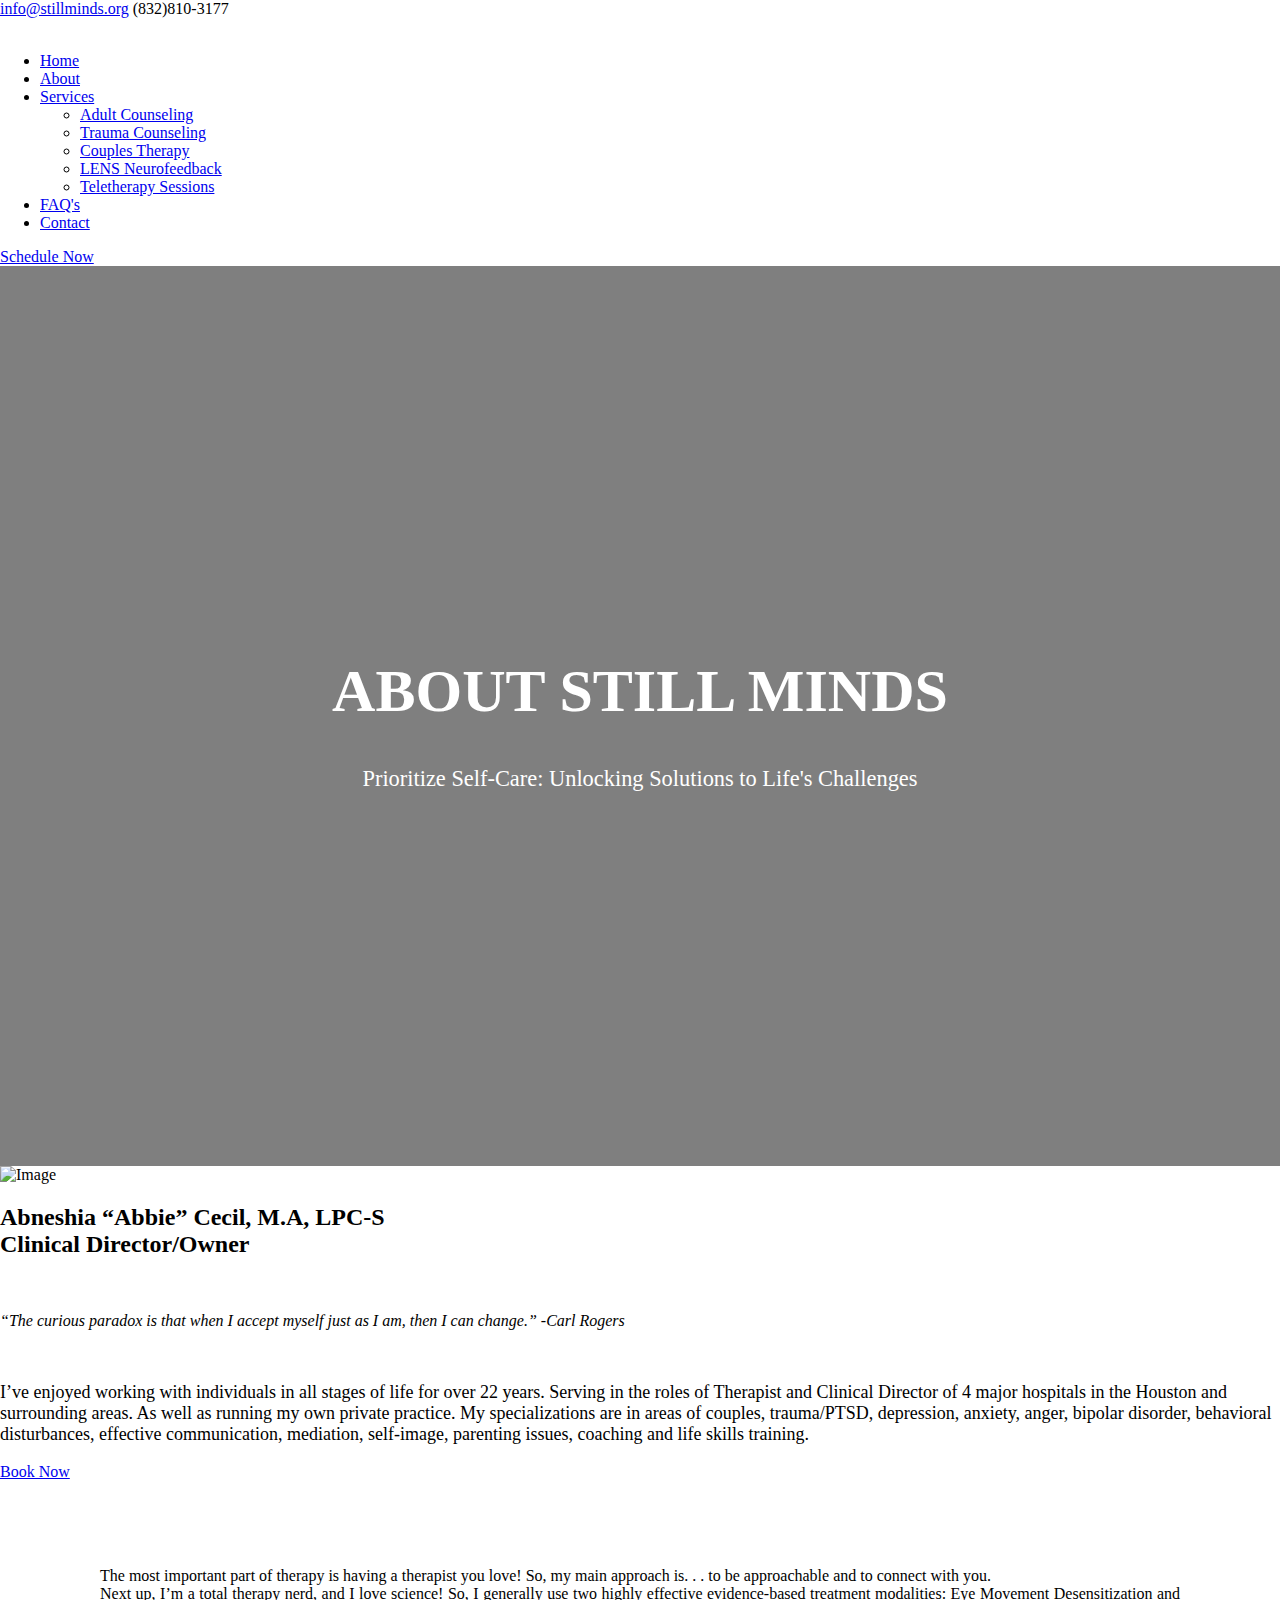
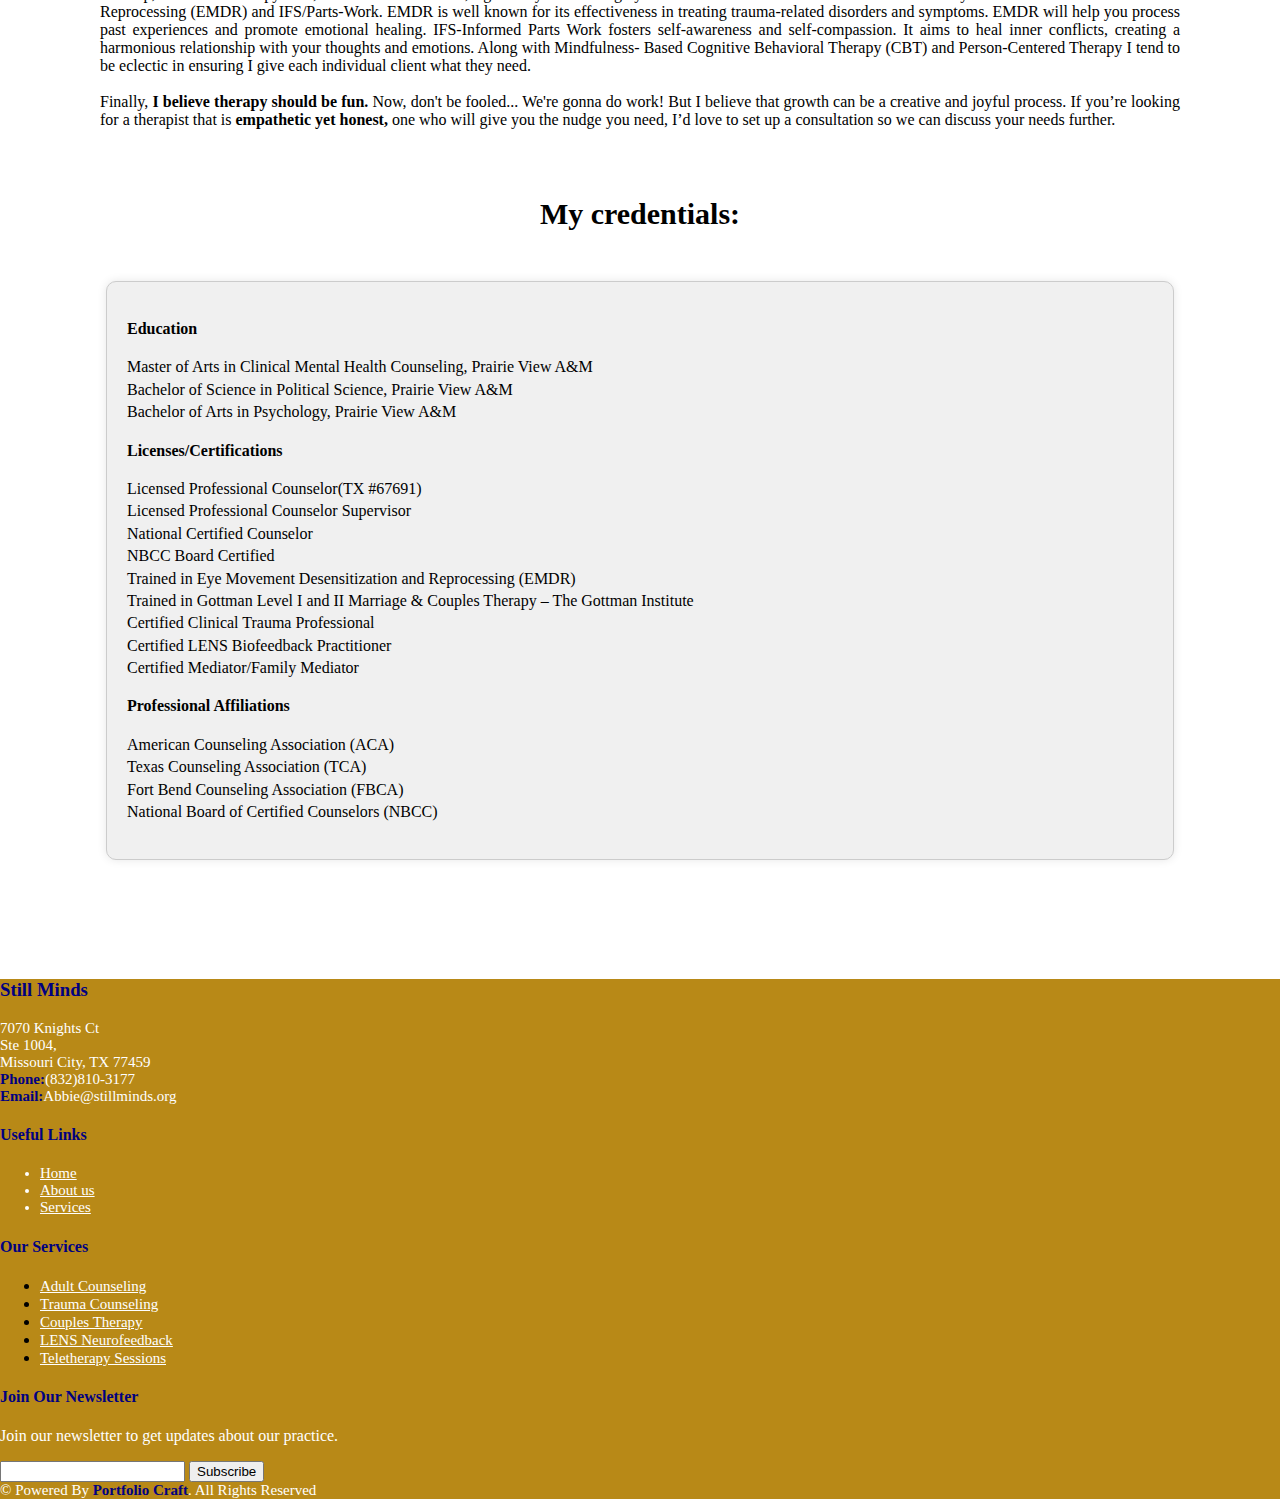
==== about.html @ 4d98bb1d "Add files via upload" ====
<!DOCTYPE html>
<html lang="en">

<head>
  <meta charset="utf-8">
  <meta content="width=device-width, initial-scale=1.0" name="viewport">

  <title>Still Minds</title>
  <meta content="" name="description">
  <meta content="" name="keywords">

  <!-- Favicons -->
  <link href="images/555.png" rel="icon">
  <link href="images/555.png" rel="apple-touch-icon">

  <!-- Google Fonts -->
  <link href="https://fonts.googleapis.com/css?family=Open+Sans:300,300i,400,400i,600,600i,700,700i|Raleway:300,300i,400,400i,500,500i,600,600i,700,700i|Poppins:300,300i,400,400i,500,500i,600,600i,700,700i" rel="stylesheet">

  <!-- Vendor CSS Files -->
  <link href="assets/vendor/animate.css/animate.min.css" rel="stylesheet">
  <link href="assets/vendor/bootstrap/css/bootstrap.min.css" rel="stylesheet">
  <link href="assets/vendor/bootstrap-icons/bootstrap-icons.css" rel="stylesheet">
  <link href="assets/vendor/boxicons/css/boxicons.min.css" rel="stylesheet">
  <link href="assets/vendor/fontawesome-free/css/all.min.css" rel="stylesheet">
  <link href="assets/vendor/glightbox/css/glightbox.min.css" rel="stylesheet">
  <link href="assets/vendor/remixicon/remixicon.css" rel="stylesheet">
  <link href="assets/vendor/swiper/swiper-bundle.min.css" rel="stylesheet">

  <!-- Template Main CSS File -->
  <link href="assets/css/style.css" rel="stylesheet">

</head>

<body>
 <!-- ======= Top Bar ======= -->
 <div id="topbar" class="d-flex align-items-center fixed-top">
    <div class="container d-flex justify-content-between">
      <div class="contact-info d-flex align-items-center">
        <i class="bi bi-envelope"></i> <a href="mailto:contact@example.com">info@stillminds.org</a>
        <i class="bi bi-phone"></i> (832)810-3177
      </div>
      <div class="d-none d-lg-flex social-links align-items-center">
        <a href="https://www.tiktok.com/@still_minds?_t=8giZBgq1Z14&_r=1" class="twitter"><i class="bi bi-tiktok"></i></a>
        <a href="https://web.facebook.com/profile.php?id=61552279364521" class="facebook"><i class="bi bi-facebook"></i></a>
        <a href="https://www.instagram.com/still_minds" class="instagram"><i class="bi bi-instagram"></i></a>
      </div>
    </div>
  </div>

  <!-- ======= Header ======= -->
  <header id="header" class="fixed-top">
    <div class="container d-flex align-items-center">

      <!-- Uncomment below if you prefer to use an image logo -->
       <a href="index.html" class="logo me-auto"><img src="images/pnk0.png" alt="" class="img-fluid" ></a>

      <nav id="navbar" class="navbar order-last order-lg-0">
        <ul>
          <li><a class="nav-link scrollto " href="index.html">Home</a></li>
          <li><a class="nav-link scrollto active" href="about.html">About</a></li>
          <li class="dropdown"><a href="#"><span>Services</span> <i class="bi bi-chevron-down"></i></a>
            <ul>
              
              <li><a href="adult.html">Adult Counseling</a></li>
              <li><a href="trauma.html">Trauma Counseling</a></li>
              <li><a href="couples.html">Couples Therapy</a></li>
              <li><a href="lens.html">LENS Neurofeedback</a></li>
              <li><a href="tele.html">Teletherapy Sessions</a></li>
            </ul>
          </li>
          <li><a class="nav-link scrollto" href="index.html#faq">FAQ's</a></li>

          <li><a class="nav-link scrollto" href="index.html#contact">Contact</a></li>
        </ul>
        <i class="bi bi-list mobile-nav-toggle"></i>
      </nav><!-- .navbar -->

      <a href="https://www.therapyportal.com/p/stillminds/" class="appointment-btn scrollto">Schedule Now</a>

    </div>
  </header><!-- End Header -->
  <main id="main">

    
    
    <div class="hero">
    <div class="text">
        <h1 style="color: white; font-size: 60px;">ABOUT STILL MINDS</h1>
        <p>Prioritize Self-Care: Unlocking Solutions to Life's Challenges</p>
    </div>
</div>

<style>
    body {
        margin: 0;
    }

    .hero {
        display: flex;
        flex-direction: column;
        background-image: linear-gradient(rgba(0, 0, 0, 0.5), rgba(0, 0, 0, 0.5)), 
                        url("images/peas.jpg");
        background-position: bottom;
        align-self: center;
        background-repeat: no-repeat;
        background-size: cover;
        align-items: center;
        justify-content: center;
        height: 100vh; /* Set the height to 100% of the viewport height */
    }

    .text {
        font-size: 1.4rem;
        text-align: center;
        color: white;
    }
</style>

    <section class="inner-page">
      <div class="container">
      <div class="container">
    <div class="row">
        <div class="col-md-6">
            <img src="images/9.jpg" alt="Image" class="img-fluid">
        </div>
        <div class="col-md-6">
            <h2>Abneshia “Abbie” Cecil, M.A, LPC-S<br>
Clinical Director/Owner</h2><br>
<i><p>“The curious paradox is that when I accept myself just as I am, then I can change.” -Carl Rogers</p></i><br>
            <p style="font-size: 18px;">I’ve enjoyed working with individuals in all stages of life for over 22 years. Serving in the roles of Therapist and Clinical Director of 4 major hospitals in the Houston and surrounding areas. As well as running my own private practice. My specializations are in areas of couples, trauma/PTSD, depression, anxiety, anger, bipolar disorder, behavioral disturbances, effective communication, mediation, self-image, parenting issues, coaching and life skills training.</p>
            <div class="d-flex justify-content-center align-items-center">
    <a href="https://www.therapyportal.com/p/stillminds/" class="appointment-btn scrollto">Book Now</a>
</div>

        </div>
    </div>
</div>


<div class="article-container">
			<div class="article">
				
				<div class="article-text">
					<p>
						
                    The most important part of therapy is having a therapist you love! So, my main approach is. . . to be approachable and to connect with you.                        <br>
                    Next up, I’m a total therapy nerd, and I love science! So, I generally use two highly effective evidence-based treatment modalities: Eye Movement Desensitization and Reprocessing (EMDR) and IFS/Parts-Work. EMDR is well known for its effectiveness in treating trauma-related disorders and symptoms. EMDR will help you process past experiences and promote emotional healing. IFS-Informed Parts Work fosters self-awareness and self-compassion. It aims to heal inner conflicts, creating a harmonious relationship with your thoughts and emotions. Along with Mindfulness- Based Cognitive Behavioral Therapy (CBT) and Person-Centered Therapy I tend to be eclectic in ensuring I give each individual client what they need.                        <br>
                        <br>
                        Finally,<b> I believe therapy should be fun.</b> Now, don't be fooled... We're gonna do work! But I believe that growth can be a creative and joyful process. If you’re looking for a therapist that is <b>empathetic yet honest,</b> one who will give you the nudge you need, I’d love to set up a consultation so we can discuss your needs further. <br>
<br>

                                   <b> <h5 style="text-align: center; font-size: 30px;">My credentials:</h5></b>
                                    <div class="info-box">
<style>/* Style for the information box */
.info-box {
    background-color: #f0f0f0;
    padding: 20px;
    border: 1px solid #ccc;
    border-radius: 10px;
    box-shadow: 0 0 10px rgba(0, 0, 0, 0.1);
    width: 95%; /* Adjust the width as needed */
    margin: 0 auto; /* Center the box horizontally */
}

/* Style for the heading */
.info-box h2 {
    font-size: 24px;
    margin-bottom: 10px;
}

/* Style for the paragraph */
.info-box p {
    font-size: 16px;
    line-height: 1.4;
}
</style>        
<b><p>Education</p></b>
<p>Master of Arts in Clinical Mental Health Counseling, Prairie View A&M<br>
Bachelor of Science in Political Science, Prairie View A&M<br>
Bachelor of Arts in Psychology, Prairie View A&M<br>

</p>
<b><p>Licenses/Certifications</p></b>
<p>Licensed Professional Counselor(TX #67691)<br>
Licensed Professional Counselor Supervisor<br>
National Certified Counselor    <br>
NBCC Board Certified<br>
Trained in Eye Movement Desensitization and Reprocessing (EMDR) <br>
Trained in Gottman Level I and II Marriage & Couples Therapy – The Gottman Institute<br>
Certified Clinical Trauma Professional <br>
Certified LENS Biofeedback Practitioner<br>
Certified Mediator/Family Mediator</p>

<b><p>Professional Affiliations</p></b>
<p>American Counseling Association (ACA)<br>
Texas Counseling Association (TCA) <br>
Fort Bend Counseling Association (FBCA)<br>
National Board of Certified Counselors (NBCC)</p>

    </div>
                                    </div>
                                    </div>
                                    </div>


                            <style>
                                @import url(https://fonts.googleapis.com/css?family=Open+Sans);



.article-container
{
	background: #fff;
	color: black;
	padding-left: 100px;
	padding-right: 100px;
	padding-bottom: 50px;
	padding-top: 50px;
	margin-top: 20px;
	
	text-align: justify;
}

.article
{
	padding-bottom: 50px;
}

.article-title
{
	font-weight: 1900;
	font-size: 38px;
	color: #0d47a1;
	text-align: left;
}

@media (max-width:1020px) {
        .container
    {
	   width: 100%;
    }
        .title 
    {
        margin-left: 5%;
    }
        .article-container
    {
	   padding-left: 20px;
	   padding-right: 20px;
    }
}
                                </style>




                                 
</div>
</div>
</div>
</div>
</div>
</div>
    </section>

  </main><!-- End #main -->

 
  <!-- ======= Footer ======= -->
  <footer id="footer" style="background-color: #B88917;">

    <div class="footer-top" style="background-color: #B88917;">
      <div class="container" style="background-color: #B88917;">
        <div class="row" style="background-color: #B88917;">

          <div class="col-lg-3 col-md-6 footer-contact">
            <h3 style="color: #000080;">Still Minds</h3>
            <p style="color: white; font-size: 15px;">
            7070 Knights Ct<br> Ste 1004, <br>Missouri City, TX 77459<br>
              <strong style="color: #000080;">Phone:</strong>(832)810-3177<br>
              <strong style="color: #000080;">Email:</strong>Abbie@stillminds.org<br>
            </p>
          </div>

          <div class="col-lg-2 col-md-6 footer-links">
            <h4 style="color: #000080;">Useful Links</h4>
            <ul style="color: white; font-size: 15px;">
              <li><i class="bx bx-chevron-right" style="color: #000080;"></i> <a href="index.html" style="color: white; font-size: 15px;">Home</a></li>
              <li><i class="bx bx-chevron-right" style="color: #000080;"></i> <a href="about.html" style="color: white; font-size: 15px;">About us</a></li>
              <li><i class="bx bx-chevron-right" style="color: #000080;"></i> <a href="#" style="color: white; font-size: 15px;">Services</a></li>
            </ul>
          </div>

          <div class="col-lg-3 col-md-6 footer-links">
            <h4 style="color: #000080;">Our Services</h4>
            <ul>
              <li><i class="bx bx-chevron-right" style="color: #000080;"></i> <a href="adult.html" style="color: white; font-size: 15px;">Adult Counseling</a></li>
              <li><i class="bx bx-chevron-right" style="color: #000080;"></i> <a href="trauma.html" style="color: white; font-size: 15px;">Trauma Counseling</a></li>
              <li><i class="bx bx-chevron-right" style="color: #000080;"></i> <a href="couples.html" style="color: white; font-size: 15px;">Couples Therapy</a></li>
              <li><i class="bx bx-chevron-right" style="color: #000080;"></i> <a href="lens.html" style="color: white; font-size: 15px;">LENS Neurofeedback</a></li>
              <li><i class="bx bx-chevron-right" style="color: #000080;"></i> <a href="tele.html" style="color: white; font-size: 15px;">Teletherapy Sessions</a></li>
            </ul>
          </div>

          <div class="col-lg-4 col-md-6 footer-newsletter">
    <h4 style="color: #000080;">Join Our Newsletter</h4>
    <p style="color: white;">Join our newsletter to get updates about our practice.</p>
    <form action="" method="post" onsubmit="return subscribe()">
        <input type="email" name="email" id="email">
        <input type="submit" value="Subscribe">
    </form>
</div>

<!-- Add a hidden alert element with Bootstrap classes -->
<div class="alert alert-success mt-3" id="subscribeAlert" style="display: none; color: #000080;">
    Thank you for subscribing! You've been added to our newsletter.
</div>

<script>
    function subscribe() {
        // Get the email input value
        var email = document.getElementById('email').value;

        // Show the hidden alert
        var alertElement = document.getElementById('subscribeAlert');
        alertElement.style.display = 'block';

        // Customize the alert style using Bootstrap classes
        alertElement.classList.add('alert-success');
        alertElement.classList.remove('alert-danger');

        // Set the alert message
        alertElement.innerHTML = 'Thank you for subscribing ' + email;

        // Prevent the form from actually submitting
        return false;
    }
</script>

        </div>
      </div>
    </div>

    <div class="container d-md-flex py-4">

      <div class="me-md-auto text-center text-md-start">
        <div class="copyright" style="color: white; font-size: 15px;">
          &copy; Powered By <strong><span style="color: #000080;">Portfolio Craft</span></strong>. All Rights Reserved
        </div>

      </div>
      <div class="social-links text-center text-md-right pt-3 pt-md-0">
        <a href="https://www.tiktok.com/@still_minds?_t=8giZBgq1Z14&_r=1" class="twitter"><i class="bx bxl-tiktok"></i></a>
        <a href="https://web.facebook.com/profile.php?id=61552279364521" class="facebook"><i class="bx bxl-facebook"></i></a>
        <a href="https://www.instagram.com/still_minds" class="instagram"><i class="bx bxl-instagram"></i></a>
      </div>
    </div>
  </footer><!-- End Footer -->
  <div id="preloader"></div>
  <a href="#" class="back-to-top d-flex align-items-center justify-content-center"><i class="bi bi-arrow-up-short"></i></a>

  <!-- Vendor JS Files -->
  <script src="assets/vendor/bootstrap/js/bootstrap.bundle.min.js"></script>
  <script src="assets/vendor/glightbox/js/glightbox.min.js"></script>
  <script src="assets/vendor/php-email-form/validate.js"></script>
  <script src="assets/vendor/purecounter/purecounter.js"></script>
  <script src="assets/vendor/swiper/swiper-bundle.min.js"></script>

  <!-- Template Main JS File -->
  <script src="assets/js/main.js"></script>

</body>

</html>
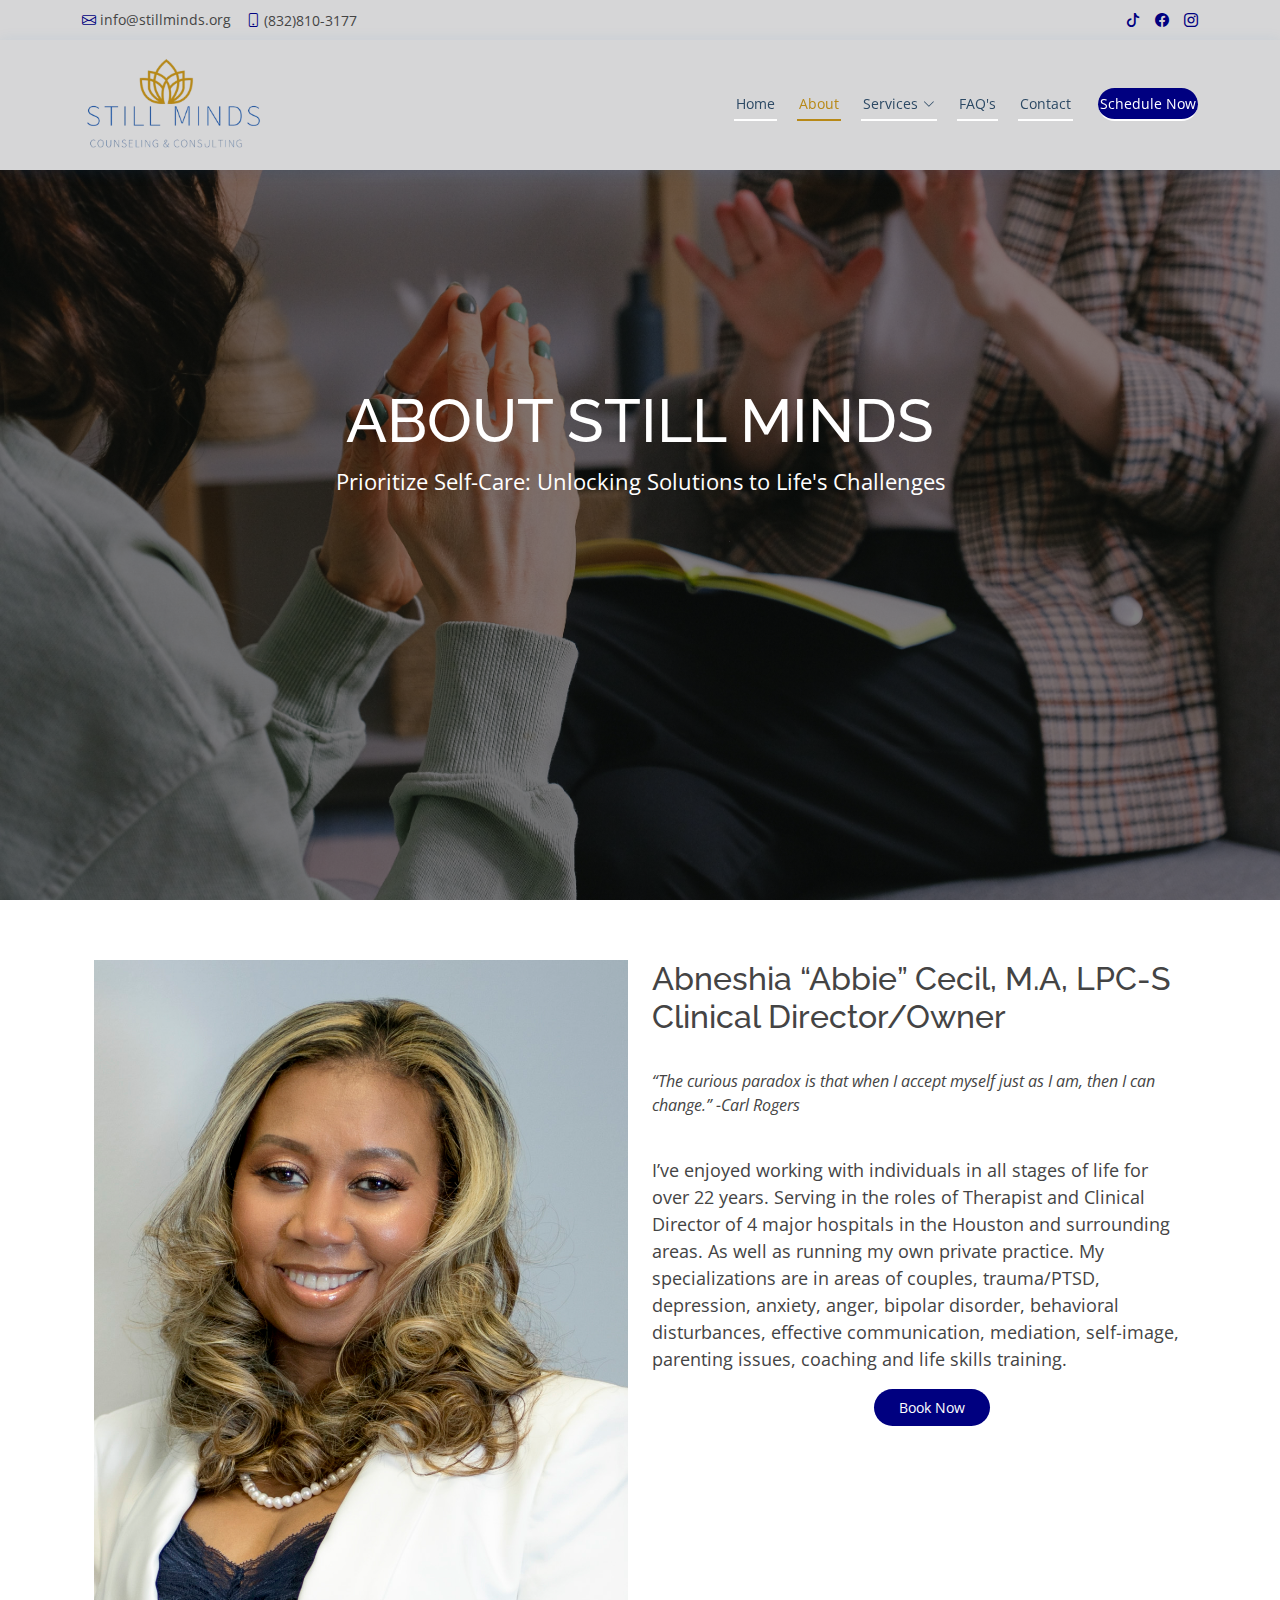
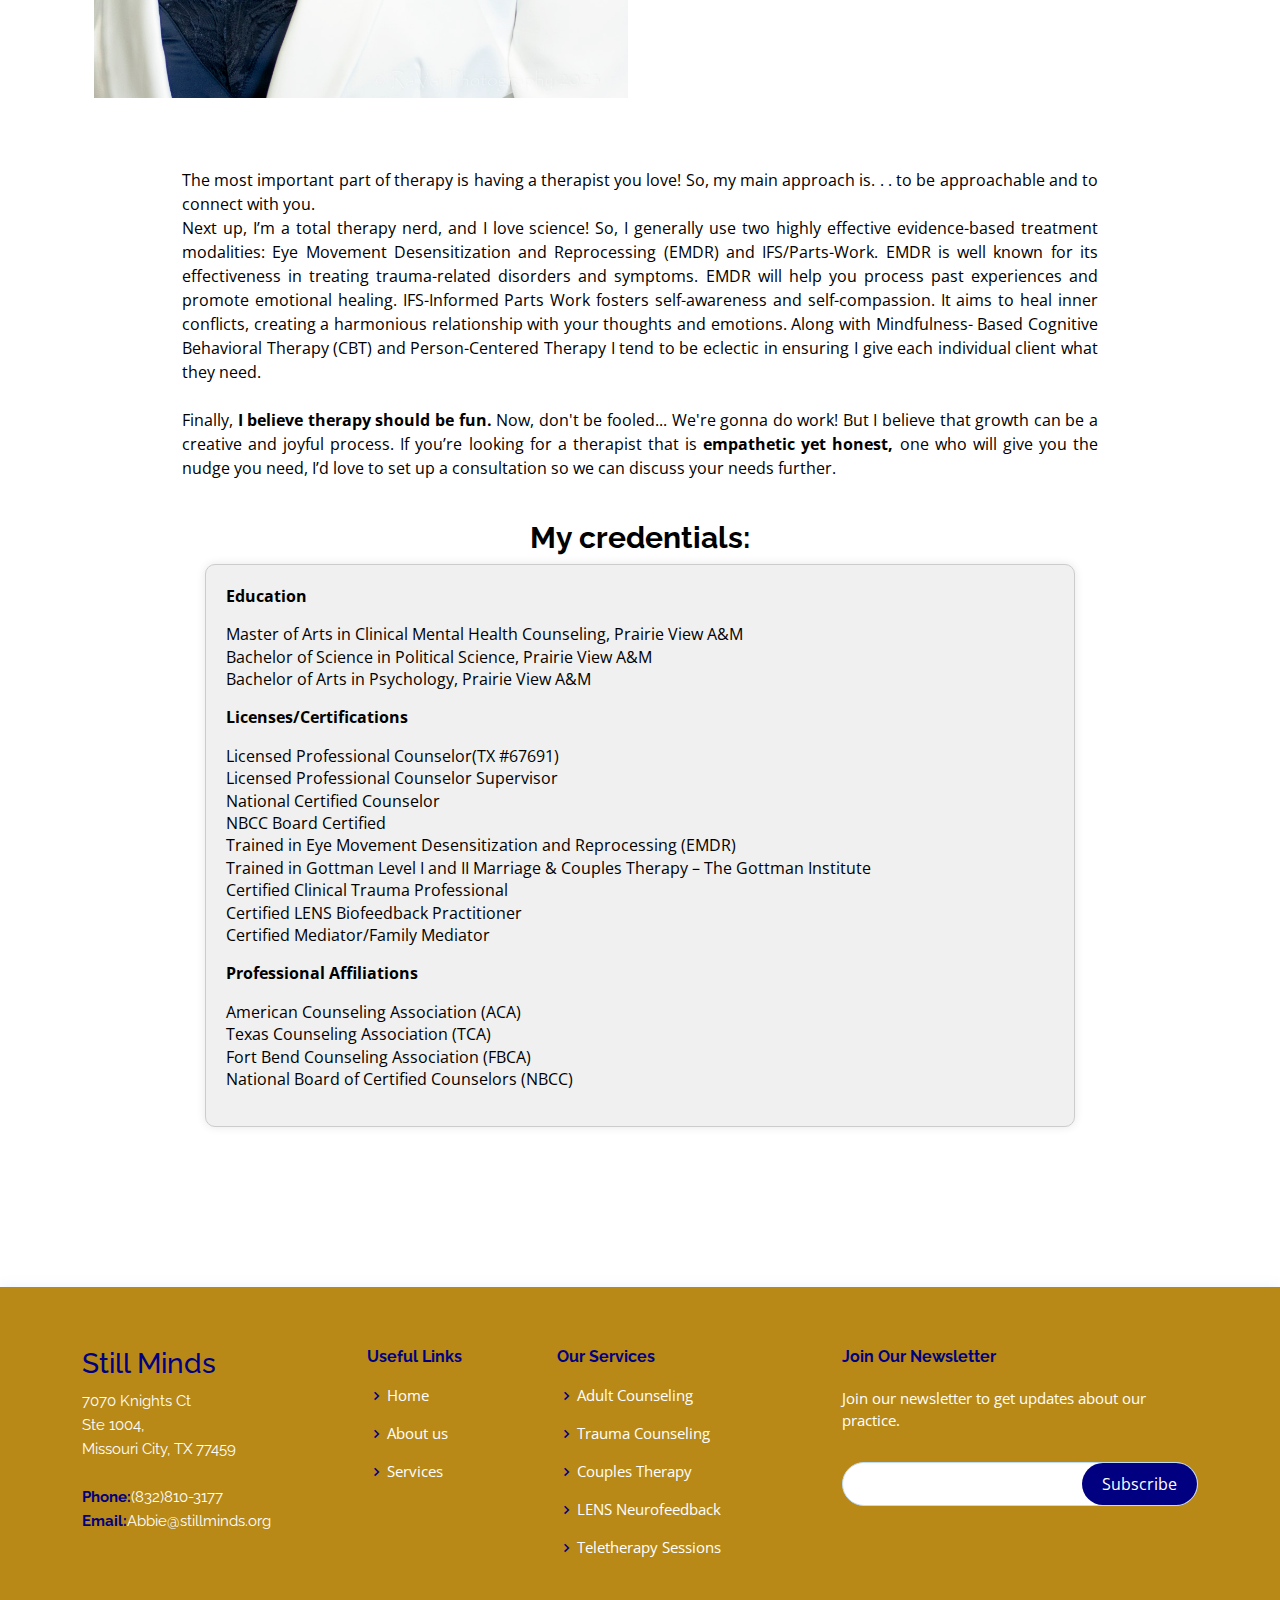
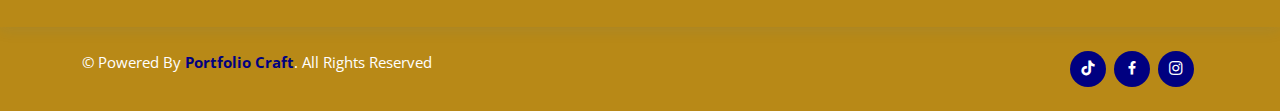
==== commit 610369cb: "Update about.html" ====
--- a/about.html
+++ b/about.html
@@ -73,9 +73,10 @@
           <li><a class="nav-link scrollto" href="index.html#contact">Contact</a></li>
         </ul>
         <i class="bi bi-list mobile-nav-toggle"></i>
+        <a href="https://www.therapyportal.com/p/stillminds/" class="appointment-btn scrollto" style="color: white;">Schedule Now</a>
+
       </nav><!-- .navbar -->
 
-      <a href="https://www.therapyportal.com/p/stillminds/" class="appointment-btn scrollto">Schedule Now</a>
 
     </div>
   </header><!-- End Header -->
@@ -276,7 +277,8 @@
           <div class="col-lg-3 col-md-6 footer-contact">
             <h3 style="color: #000080;">Still Minds</h3>
             <p style="color: white; font-size: 15px;">
-            7070 Knights Ct<br> Ste 1004, <br>Missouri City, TX 77459<br>
+            7070 Knights Ct<br> Ste 1004, <br>Missouri City, TX 77459<br>            <br>
+
               <strong style="color: #000080;">Phone:</strong>(832)810-3177<br>
               <strong style="color: #000080;">Email:</strong>Abbie@stillminds.org<br>
             </p>
@@ -371,4 +373,4 @@
 
 </body>
 
-</html>+</html>
